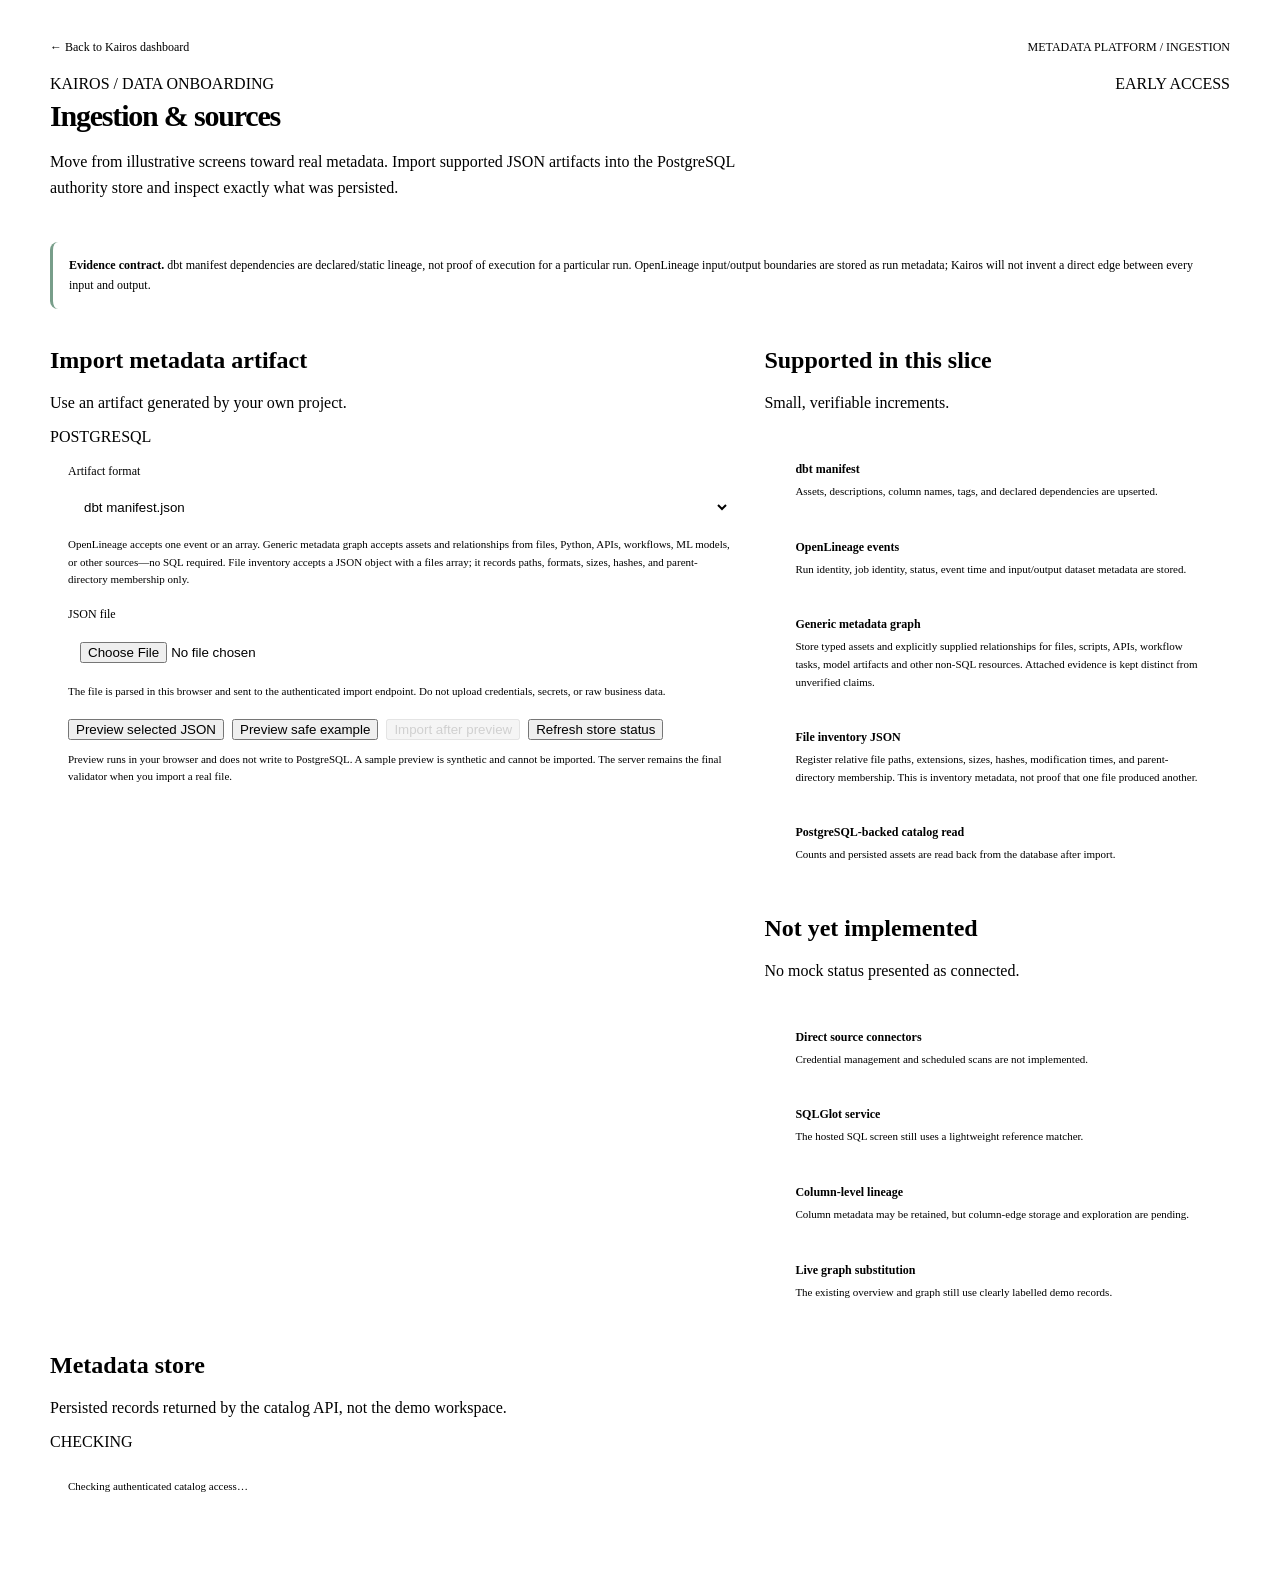
==== public/ingestion.html @ f6bfd50d "Publish the colour-system, column-lineage, upstream/downstream, impact and asset-page fixes v165 (Ka" ====
<!doctype html>
<html lang="en">
<head>
<meta charset="utf-8"><meta name="viewport" content="width=device-width,initial-scale=1">
<meta name="theme-color" content="#F3F4F6"><title>Kairos · Ingestion & Sources</title>
<script>try{var t=localStorage.getItem('kairos_theme');if(t==='light'||t==='dark')document.documentElement.setAttribute('data-theme',t)}catch(e){}</script>
<link rel="stylesheet" href="/styles.neo.css?v=2">
<style>
.ingest-page{max-width:1180px;margin:0 auto;padding:32px 28px 48px}.ingest-head{display:flex;justify-content:space-between;align-items:flex-start;gap:20px;margin-bottom:24px}.ingest-head h1{font-size:30px;margin:6px 0 8px;letter-spacing:-.04em}.ingest-head p{max-width:700px;color:var(--muted);line-height:1.65}.ingest-grid{display:grid;grid-template-columns:minmax(0,1.2fr) minmax(300px,.8fr);gap:16px}.ingest-body{padding:18px}.ingest-field{display:grid;gap:8px;margin-bottom:18px}.ingest-field label{font-size:12px;color:var(--muted)}.ingest-field input,.ingest-field select{width:100%;padding:12px;background:var(--panel);border:1px solid var(--line2);border-radius:8px;color:var(--text)}.ingest-help{font-size:11px;color:var(--muted);line-height:1.6}.ingest-result{white-space:pre-wrap;overflow-wrap:anywhere;padding:14px;border:1px solid var(--line);border-radius:8px;background:var(--panel);font:12px/1.6 'IBM Plex Mono',monospace;margin-top:16px}.ingest-result[hidden]{display:none}.ingest-stat-grid{display:grid;grid-template-columns:repeat(6,minmax(0,1fr));gap:10px}.ingest-stat{padding:15px;border:1px solid var(--line);border-radius:9px;background:var(--panel)}.ingest-stat span{display:block;color:var(--muted);font-size:11px}.ingest-stat strong{display:block;font:600 25px 'IBM Plex Mono',monospace;margin-top:7px}.ingest-table-wrap{overflow:auto;margin-top:16px}.ingest-table{width:100%;border-collapse:collapse;font-size:12px}.ingest-table th,.ingest-table td{text-align:left;padding:11px 12px;border-bottom:1px solid var(--line);white-space:nowrap}.ingest-table th{color:var(--muted);font-size:10px;text-transform:uppercase;letter-spacing:.08em}.ingest-note{padding:14px 16px;border:1px solid var(--line);border-left:3px solid #789e8a;border-radius:8px;background:var(--panel);line-height:1.65;font-size:12px;color:var(--soft);margin-bottom:18px}.ingest-list{display:grid;gap:10px}.ingest-list article{padding:13px;border:1px solid var(--line);border-radius:8px}.ingest-list strong{font-size:12px}.ingest-list p{font-size:11px;color:var(--muted);line-height:1.6;margin:6px 0 0}.ingest-topbar{display:flex;justify-content:space-between;align-items:center;margin-bottom:20px;font-size:12px;color:var(--muted)}.ingest-topbar a{color:var(--text);text-decoration:none}.ingest-actions{display:flex;gap:8px;flex-wrap:wrap}.ingest-button:disabled{opacity:.55;cursor:wait}.ingest-status{font-size:11px;color:var(--muted)}@media(max-width:900px){.ingest-grid{grid-template-columns:1fr}.ingest-stat-grid{grid-template-columns:repeat(3,minmax(0,1fr))}}@media(max-width:600px){.ingest-page{padding:20px 13px 32px}.ingest-head{display:block}.ingest-head h1{font-size:25px}.ingest-stat-grid{grid-template-columns:repeat(2,minmax(0,1fr))}}
.ingest-preview{margin-top:16px;padding:16px;border:1px solid var(--line);border-radius:10px;background:var(--panel2)}.ingest-preview h3{margin:0 0 8px;font-size:14px}.ingest-preview p{margin:6px 0;color:var(--muted);font-size:12px;line-height:1.6}.preview-grid{display:grid;grid-template-columns:repeat(3,minmax(0,1fr));gap:8px;margin:12px 0}.preview-metric{padding:11px;border:1px solid var(--line);border-radius:8px;background:var(--panel)}.preview-metric span{display:block;font-size:10px;color:var(--muted)}.preview-metric strong{display:block;margin-top:5px;font:600 20px 'IBM Plex Mono',monospace}.preview-issues{margin:10px 0 0;padding-left:18px;color:var(--soft);font-size:12px;line-height:1.65}.preview-issues .error{color:#b42335}.preview-issues .warning{color:#875507}.preview-ready{display:inline-flex;align-items:center;gap:6px;margin-top:10px;padding:5px 8px;border-radius:6px;background:#e9f7f4;color:#086b65;font-size:11px;font-weight:700}.preview-blocked{background:#fff0f1;color:#a42335}@media(max-width:600px){.preview-grid{grid-template-columns:repeat(2,minmax(0,1fr))}}
</style>
</head>
<body>
<div class="ingest-page">
  <div class="ingest-topbar"><a href="/">← Back to Kairos dashboard</a><span>METADATA PLATFORM / INGESTION</span></div>
  <header class="ingest-head"><div><div class="eyebrow">KAIROS / DATA ONBOARDING</div><h1>Ingestion & sources</h1><p>Move from illustrative screens toward real metadata. Import supported JSON artifacts into the PostgreSQL authority store and inspect exactly what was persisted.</p></div><span class="pill blue">EARLY ACCESS</span></header>
  <div class="ingest-note"><strong>Evidence contract.</strong> dbt manifest dependencies are declared/static lineage, not proof of execution for a particular run. OpenLineage input/output boundaries are stored as run metadata; Kairos will not invent a direct edge between every input and output.</div>
  <div class="ingest-grid">
    <section class="panel"><div class="panel-head"><div><h2>Import metadata artifact</h2><p>Use an artifact generated by your own project.</p></div><span class="pill blue">POSTGRESQL</span></div>
      <div class="ingest-body">
        <div class="ingest-field"><label for="ingestKind">Artifact format</label><select id="ingestKind"><option value="dbt_manifest">dbt manifest.json</option><option value="openlineage_event">OpenLineage event JSON</option><option value="metadata_graph">Generic metadata graph JSON (files, Python, APIs, models)</option><option value="file_inventory">File inventory JSON (paths, hashes, directories)</option></select><div class="ingest-help">OpenLineage accepts one event or an array. Generic metadata graph accepts assets and relationships from files, Python, APIs, workflows, ML models, or other sources—no SQL required. File inventory accepts a JSON object with a files array; it records paths, formats, sizes, hashes, and parent-directory membership only.</div></div>
        <div class="ingest-field"><label for="ingestFile">JSON file</label><input id="ingestFile" type="file" accept=".json,application/json"><div class="ingest-help">The file is parsed in this browser and sent to the authenticated import endpoint. Do not upload credentials, secrets, or raw business data.</div></div>
        <div class="ingest-actions"><button class="btn" id="previewButton">Preview selected JSON</button><button class="btn" id="samplePreviewButton">Preview safe example</button><button class="btn primary ingest-button" id="importButton" disabled>Import after preview</button><button class="btn ingest-button" id="refreshButton">Refresh store status</button></div>
        <section id="ingestPreview" class="ingest-preview" hidden aria-live="polite"></section>
        <p class="ingest-help">Preview runs in your browser and does not write to PostgreSQL. A sample preview is synthetic and cannot be imported. The server remains the final validator when you import a real file.</p>
        <pre id="ingestResult" class="ingest-result" hidden aria-live="polite"></pre>
      </div>
    </section>
    <div class="side-stack">
      <section class="panel"><div class="panel-head"><div><h2>Supported in this slice</h2><p>Small, verifiable increments.</p></div></div><div class="ingest-body ingest-list">
        <article><strong>dbt manifest</strong><p>Assets, descriptions, column names, tags, and declared dependencies are upserted.</p></article>
        <article><strong>OpenLineage events</strong><p>Run identity, job identity, status, event time and input/output dataset metadata are stored.</p></article><article><strong>Generic metadata graph</strong><p>Store typed assets and explicitly supplied relationships for files, scripts, APIs, workflow tasks, model artifacts and other non-SQL resources. Attached evidence is kept distinct from unverified claims.</p></article><article><strong>File inventory JSON</strong><p>Register relative file paths, extensions, sizes, hashes, modification times, and parent-directory membership. This is inventory metadata, not proof that one file produced another.</p></article>
        <article><strong>PostgreSQL-backed catalog read</strong><p>Counts and persisted assets are read back from the database after import.</p></article>
      </div></section>
      <section class="panel"><div class="panel-head"><div><h2>Not yet implemented</h2><p>No mock status presented as connected.</p></div></div><div class="ingest-body ingest-list">
        <article><strong>Direct source connectors</strong><p>Credential management and scheduled scans are not implemented.</p></article>
        <article><strong>SQLGlot service</strong><p>The hosted SQL screen still uses a lightweight reference matcher.</p></article>
        <article><strong>Column-level lineage</strong><p>Column metadata may be retained, but column-edge storage and exploration are pending.</p></article>
        <article><strong>Live graph substitution</strong><p>The existing overview and graph still use clearly labelled demo records.</p></article>
      </div></section>
    </div>
  </div>
  <section class="panel section-spacer"><div class="panel-head"><div><h2>Metadata store</h2><p>Persisted records returned by the catalog API, not the demo workspace.</p></div><span id="connectionBadge" class="pill gray">CHECKING</span></div><div class="ingest-body" id="storeStatus"><p class="ingest-status">Checking authenticated catalog access…</p></div></section>
</div>
<script src="/ingestion.js"></script>
</body></html>
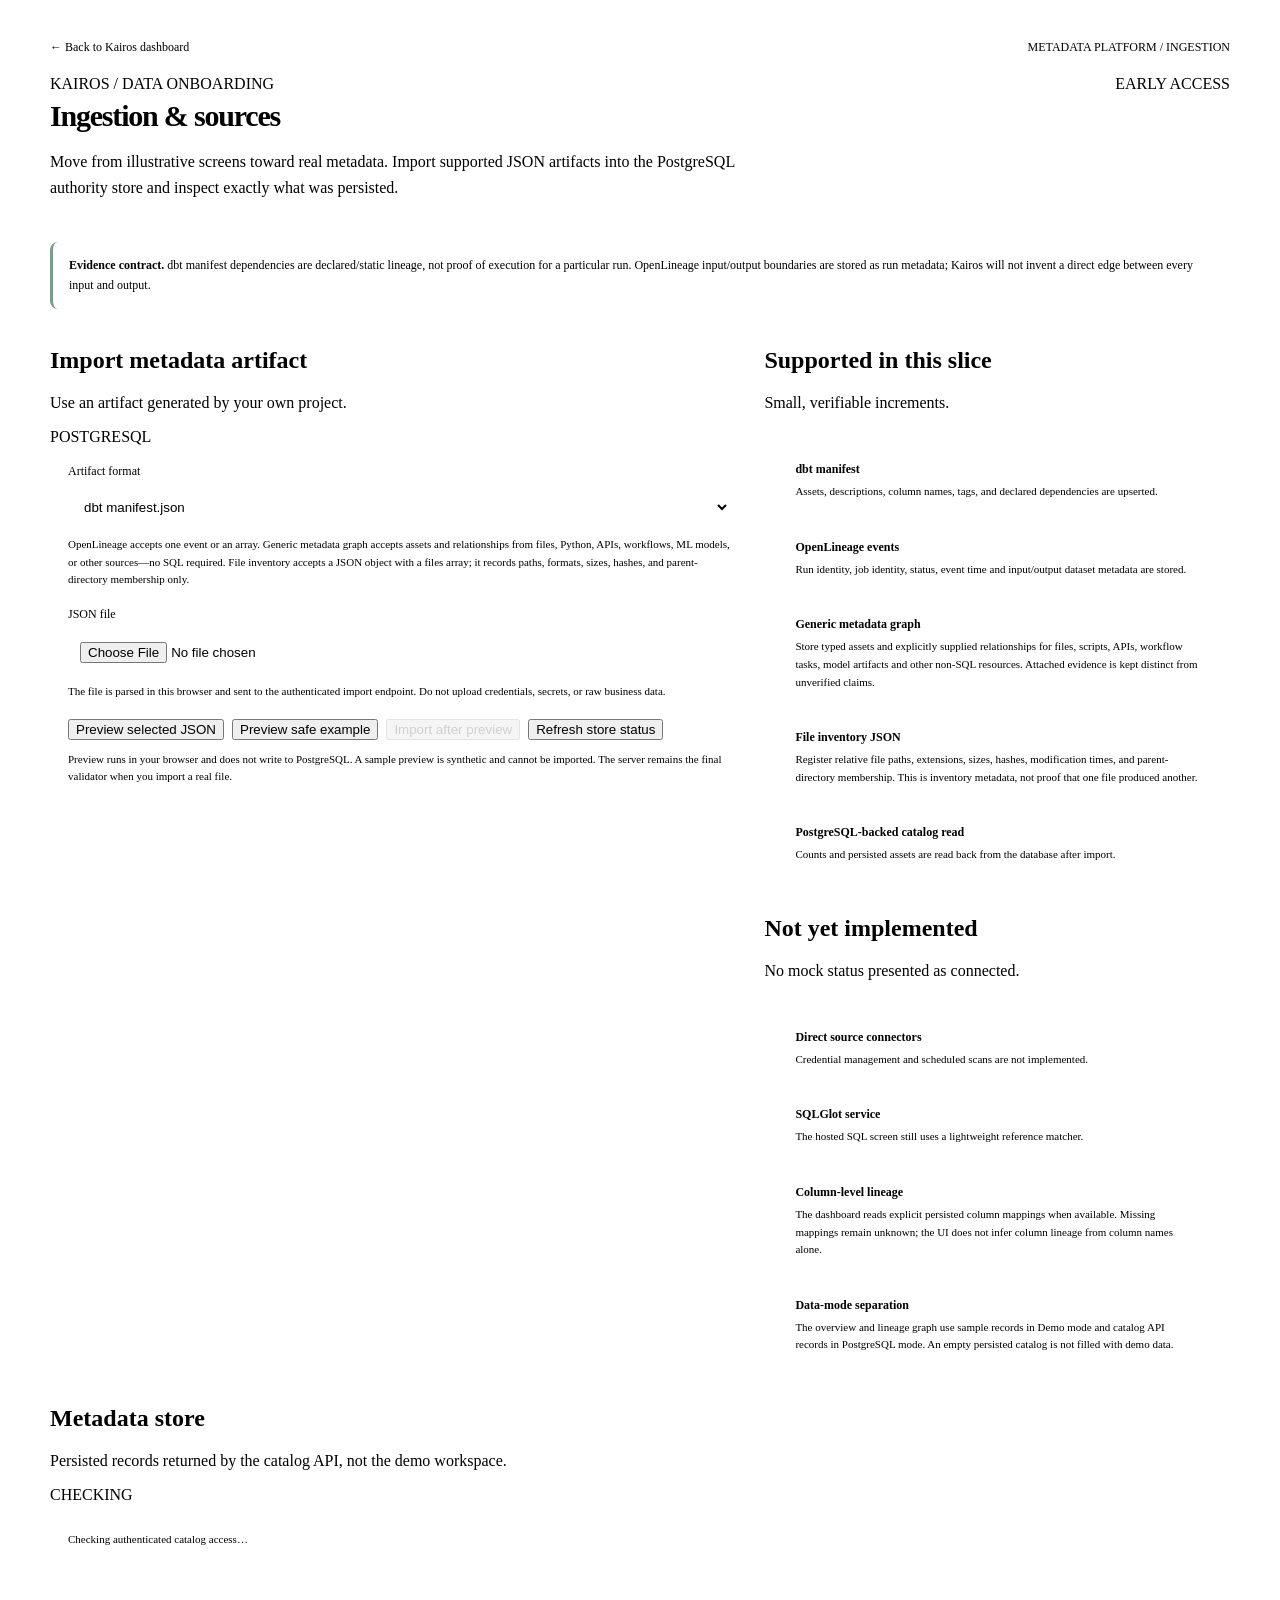
==== commit 8d98695f: "Focus on Pranav's Lineage Explorer work and complete the first audit-driven fixes. Added a lineage-o" ====
--- a/public/ingestion.html
+++ b/public/ingestion.html
@@ -4,7 +4,7 @@
 <meta charset="utf-8"><meta name="viewport" content="width=device-width,initial-scale=1">
 <meta name="theme-color" content="#F3F4F6"><title>Kairos · Ingestion & Sources</title>
 <script>try{var t=localStorage.getItem('kairos_theme');if(t==='light'||t==='dark')document.documentElement.setAttribute('data-theme',t)}catch(e){}</script>
-<link rel="stylesheet" href="/styles.neo.css?v=2">
+<link rel="stylesheet" href="/styles.neo.css?v=249">
 <style>
 .ingest-page{max-width:1180px;margin:0 auto;padding:32px 28px 48px}.ingest-head{display:flex;justify-content:space-between;align-items:flex-start;gap:20px;margin-bottom:24px}.ingest-head h1{font-size:30px;margin:6px 0 8px;letter-spacing:-.04em}.ingest-head p{max-width:700px;color:var(--muted);line-height:1.65}.ingest-grid{display:grid;grid-template-columns:minmax(0,1.2fr) minmax(300px,.8fr);gap:16px}.ingest-body{padding:18px}.ingest-field{display:grid;gap:8px;margin-bottom:18px}.ingest-field label{font-size:12px;color:var(--muted)}.ingest-field input,.ingest-field select{width:100%;padding:12px;background:var(--panel);border:1px solid var(--line2);border-radius:8px;color:var(--text)}.ingest-help{font-size:11px;color:var(--muted);line-height:1.6}.ingest-result{white-space:pre-wrap;overflow-wrap:anywhere;padding:14px;border:1px solid var(--line);border-radius:8px;background:var(--panel);font:12px/1.6 'IBM Plex Mono',monospace;margin-top:16px}.ingest-result[hidden]{display:none}.ingest-stat-grid{display:grid;grid-template-columns:repeat(6,minmax(0,1fr));gap:10px}.ingest-stat{padding:15px;border:1px solid var(--line);border-radius:9px;background:var(--panel)}.ingest-stat span{display:block;color:var(--muted);font-size:11px}.ingest-stat strong{display:block;font:600 25px 'IBM Plex Mono',monospace;margin-top:7px}.ingest-table-wrap{overflow:auto;margin-top:16px}.ingest-table{width:100%;border-collapse:collapse;font-size:12px}.ingest-table th,.ingest-table td{text-align:left;padding:11px 12px;border-bottom:1px solid var(--line);white-space:nowrap}.ingest-table th{color:var(--muted);font-size:10px;text-transform:uppercase;letter-spacing:.08em}.ingest-note{padding:14px 16px;border:1px solid var(--line);border-left:3px solid #789e8a;border-radius:8px;background:var(--panel);line-height:1.65;font-size:12px;color:var(--soft);margin-bottom:18px}.ingest-list{display:grid;gap:10px}.ingest-list article{padding:13px;border:1px solid var(--line);border-radius:8px}.ingest-list strong{font-size:12px}.ingest-list p{font-size:11px;color:var(--muted);line-height:1.6;margin:6px 0 0}.ingest-topbar{display:flex;justify-content:space-between;align-items:center;margin-bottom:20px;font-size:12px;color:var(--muted)}.ingest-topbar a{color:var(--text);text-decoration:none}.ingest-actions{display:flex;gap:8px;flex-wrap:wrap}.ingest-button:disabled{opacity:.55;cursor:wait}.ingest-status{font-size:11px;color:var(--muted)}@media(max-width:900px){.ingest-grid{grid-template-columns:1fr}.ingest-stat-grid{grid-template-columns:repeat(3,minmax(0,1fr))}}@media(max-width:600px){.ingest-page{padding:20px 13px 32px}.ingest-head{display:block}.ingest-head h1{font-size:25px}.ingest-stat-grid{grid-template-columns:repeat(2,minmax(0,1fr))}}
 .ingest-preview{margin-top:16px;padding:16px;border:1px solid var(--line);border-radius:10px;background:var(--panel2)}.ingest-preview h3{margin:0 0 8px;font-size:14px}.ingest-preview p{margin:6px 0;color:var(--muted);font-size:12px;line-height:1.6}.preview-grid{display:grid;grid-template-columns:repeat(3,minmax(0,1fr));gap:8px;margin:12px 0}.preview-metric{padding:11px;border:1px solid var(--line);border-radius:8px;background:var(--panel)}.preview-metric span{display:block;font-size:10px;color:var(--muted)}.preview-metric strong{display:block;margin-top:5px;font:600 20px 'IBM Plex Mono',monospace}.preview-issues{margin:10px 0 0;padding-left:18px;color:var(--soft);font-size:12px;line-height:1.65}.preview-issues .error{color:#b42335}.preview-issues .warning{color:#875507}.preview-ready{display:inline-flex;align-items:center;gap:6px;margin-top:10px;padding:5px 8px;border-radius:6px;background:#e9f7f4;color:#086b65;font-size:11px;font-weight:700}.preview-blocked{background:#fff0f1;color:#a42335}@media(max-width:600px){.preview-grid{grid-template-columns:repeat(2,minmax(0,1fr))}}
@@ -35,8 +35,8 @@
       <section class="panel"><div class="panel-head"><div><h2>Not yet implemented</h2><p>No mock status presented as connected.</p></div></div><div class="ingest-body ingest-list">
         <article><strong>Direct source connectors</strong><p>Credential management and scheduled scans are not implemented.</p></article>
         <article><strong>SQLGlot service</strong><p>The hosted SQL screen still uses a lightweight reference matcher.</p></article>
-        <article><strong>Column-level lineage</strong><p>Column metadata may be retained, but column-edge storage and exploration are pending.</p></article>
-        <article><strong>Live graph substitution</strong><p>The existing overview and graph still use clearly labelled demo records.</p></article>
+        <article><strong>Column-level lineage</strong><p>The dashboard reads explicit persisted column mappings when available. Missing mappings remain unknown; the UI does not infer column lineage from column names alone.</p></article>
+        <article><strong>Data-mode separation</strong><p>The overview and lineage graph use sample records in Demo mode and catalog API records in PostgreSQL mode. An empty persisted catalog is not filled with demo data.</p></article>
       </div></section>
     </div>
   </div>
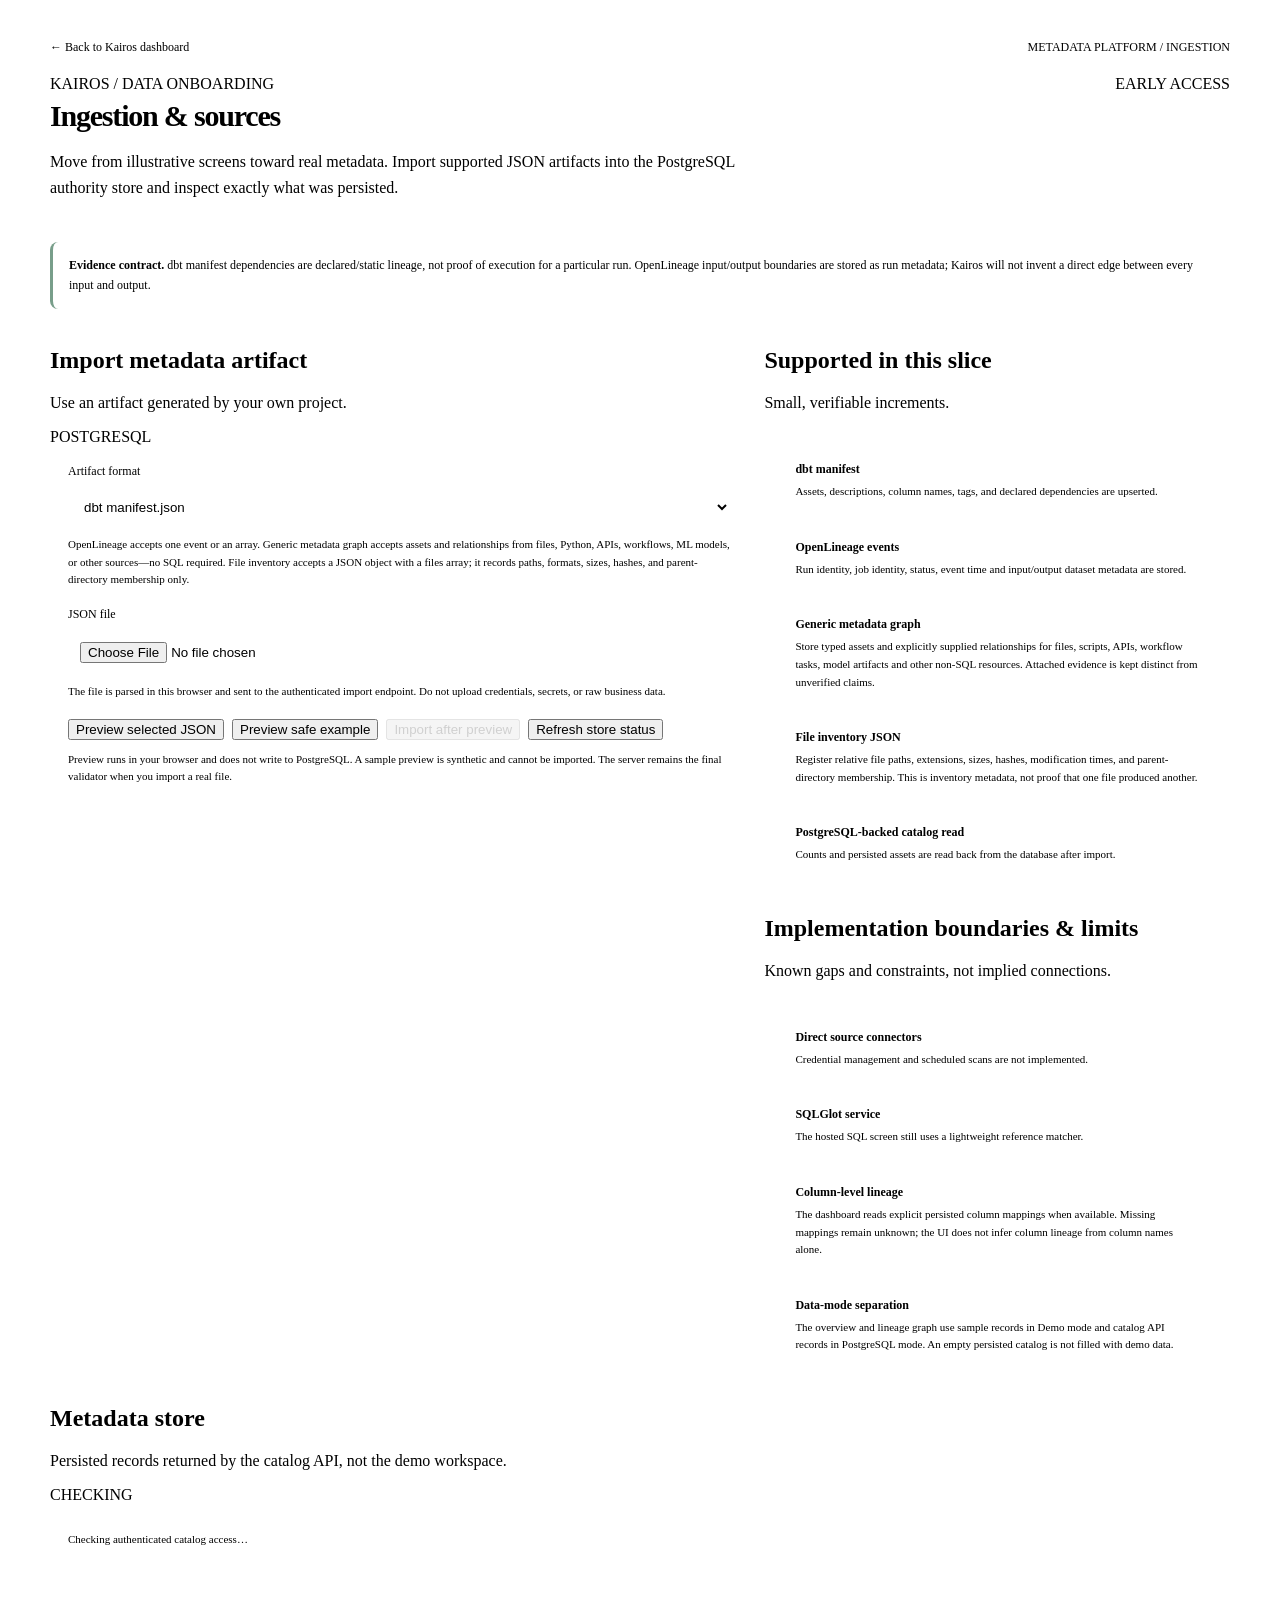
==== commit 3ebac756: "Continue Pranav's Lineage Explorer work and record the completed regression tests. Updated the Linea" ====
--- a/public/ingestion.html
+++ b/public/ingestion.html
@@ -4,7 +4,7 @@
 <meta charset="utf-8"><meta name="viewport" content="width=device-width,initial-scale=1">
 <meta name="theme-color" content="#F3F4F6"><title>Kairos · Ingestion & Sources</title>
 <script>try{var t=localStorage.getItem('kairos_theme');if(t==='light'||t==='dark')document.documentElement.setAttribute('data-theme',t)}catch(e){}</script>
-<link rel="stylesheet" href="/styles.neo.css?v=249">
+<link rel="stylesheet" href="/styles.neo.css?v=252">
 <style>
 .ingest-page{max-width:1180px;margin:0 auto;padding:32px 28px 48px}.ingest-head{display:flex;justify-content:space-between;align-items:flex-start;gap:20px;margin-bottom:24px}.ingest-head h1{font-size:30px;margin:6px 0 8px;letter-spacing:-.04em}.ingest-head p{max-width:700px;color:var(--muted);line-height:1.65}.ingest-grid{display:grid;grid-template-columns:minmax(0,1.2fr) minmax(300px,.8fr);gap:16px}.ingest-body{padding:18px}.ingest-field{display:grid;gap:8px;margin-bottom:18px}.ingest-field label{font-size:12px;color:var(--muted)}.ingest-field input,.ingest-field select{width:100%;padding:12px;background:var(--panel);border:1px solid var(--line2);border-radius:8px;color:var(--text)}.ingest-help{font-size:11px;color:var(--muted);line-height:1.6}.ingest-result{white-space:pre-wrap;overflow-wrap:anywhere;padding:14px;border:1px solid var(--line);border-radius:8px;background:var(--panel);font:12px/1.6 'IBM Plex Mono',monospace;margin-top:16px}.ingest-result[hidden]{display:none}.ingest-stat-grid{display:grid;grid-template-columns:repeat(6,minmax(0,1fr));gap:10px}.ingest-stat{padding:15px;border:1px solid var(--line);border-radius:9px;background:var(--panel)}.ingest-stat span{display:block;color:var(--muted);font-size:11px}.ingest-stat strong{display:block;font:600 25px 'IBM Plex Mono',monospace;margin-top:7px}.ingest-table-wrap{overflow:auto;margin-top:16px}.ingest-table{width:100%;border-collapse:collapse;font-size:12px}.ingest-table th,.ingest-table td{text-align:left;padding:11px 12px;border-bottom:1px solid var(--line);white-space:nowrap}.ingest-table th{color:var(--muted);font-size:10px;text-transform:uppercase;letter-spacing:.08em}.ingest-note{padding:14px 16px;border:1px solid var(--line);border-left:3px solid #789e8a;border-radius:8px;background:var(--panel);line-height:1.65;font-size:12px;color:var(--soft);margin-bottom:18px}.ingest-list{display:grid;gap:10px}.ingest-list article{padding:13px;border:1px solid var(--line);border-radius:8px}.ingest-list strong{font-size:12px}.ingest-list p{font-size:11px;color:var(--muted);line-height:1.6;margin:6px 0 0}.ingest-topbar{display:flex;justify-content:space-between;align-items:center;margin-bottom:20px;font-size:12px;color:var(--muted)}.ingest-topbar a{color:var(--text);text-decoration:none}.ingest-actions{display:flex;gap:8px;flex-wrap:wrap}.ingest-button:disabled{opacity:.55;cursor:wait}.ingest-status{font-size:11px;color:var(--muted)}@media(max-width:900px){.ingest-grid{grid-template-columns:1fr}.ingest-stat-grid{grid-template-columns:repeat(3,minmax(0,1fr))}}@media(max-width:600px){.ingest-page{padding:20px 13px 32px}.ingest-head{display:block}.ingest-head h1{font-size:25px}.ingest-stat-grid{grid-template-columns:repeat(2,minmax(0,1fr))}}
 .ingest-preview{margin-top:16px;padding:16px;border:1px solid var(--line);border-radius:10px;background:var(--panel2)}.ingest-preview h3{margin:0 0 8px;font-size:14px}.ingest-preview p{margin:6px 0;color:var(--muted);font-size:12px;line-height:1.6}.preview-grid{display:grid;grid-template-columns:repeat(3,minmax(0,1fr));gap:8px;margin:12px 0}.preview-metric{padding:11px;border:1px solid var(--line);border-radius:8px;background:var(--panel)}.preview-metric span{display:block;font-size:10px;color:var(--muted)}.preview-metric strong{display:block;margin-top:5px;font:600 20px 'IBM Plex Mono',monospace}.preview-issues{margin:10px 0 0;padding-left:18px;color:var(--soft);font-size:12px;line-height:1.65}.preview-issues .error{color:#b42335}.preview-issues .warning{color:#875507}.preview-ready{display:inline-flex;align-items:center;gap:6px;margin-top:10px;padding:5px 8px;border-radius:6px;background:#e9f7f4;color:#086b65;font-size:11px;font-weight:700}.preview-blocked{background:#fff0f1;color:#a42335}@media(max-width:600px){.preview-grid{grid-template-columns:repeat(2,minmax(0,1fr))}}
@@ -32,7 +32,7 @@
         <article><strong>OpenLineage events</strong><p>Run identity, job identity, status, event time and input/output dataset metadata are stored.</p></article><article><strong>Generic metadata graph</strong><p>Store typed assets and explicitly supplied relationships for files, scripts, APIs, workflow tasks, model artifacts and other non-SQL resources. Attached evidence is kept distinct from unverified claims.</p></article><article><strong>File inventory JSON</strong><p>Register relative file paths, extensions, sizes, hashes, modification times, and parent-directory membership. This is inventory metadata, not proof that one file produced another.</p></article>
         <article><strong>PostgreSQL-backed catalog read</strong><p>Counts and persisted assets are read back from the database after import.</p></article>
       </div></section>
-      <section class="panel"><div class="panel-head"><div><h2>Not yet implemented</h2><p>No mock status presented as connected.</p></div></div><div class="ingest-body ingest-list">
+      <section class="panel"><div class="panel-head"><div><h2>Implementation boundaries &amp; limits</h2><p>Known gaps and constraints, not implied connections.</p></div></div><div class="ingest-body ingest-list">
         <article><strong>Direct source connectors</strong><p>Credential management and scheduled scans are not implemented.</p></article>
         <article><strong>SQLGlot service</strong><p>The hosted SQL screen still uses a lightweight reference matcher.</p></article>
         <article><strong>Column-level lineage</strong><p>The dashboard reads explicit persisted column mappings when available. Missing mappings remain unknown; the UI does not infer column lineage from column names alone.</p></article>
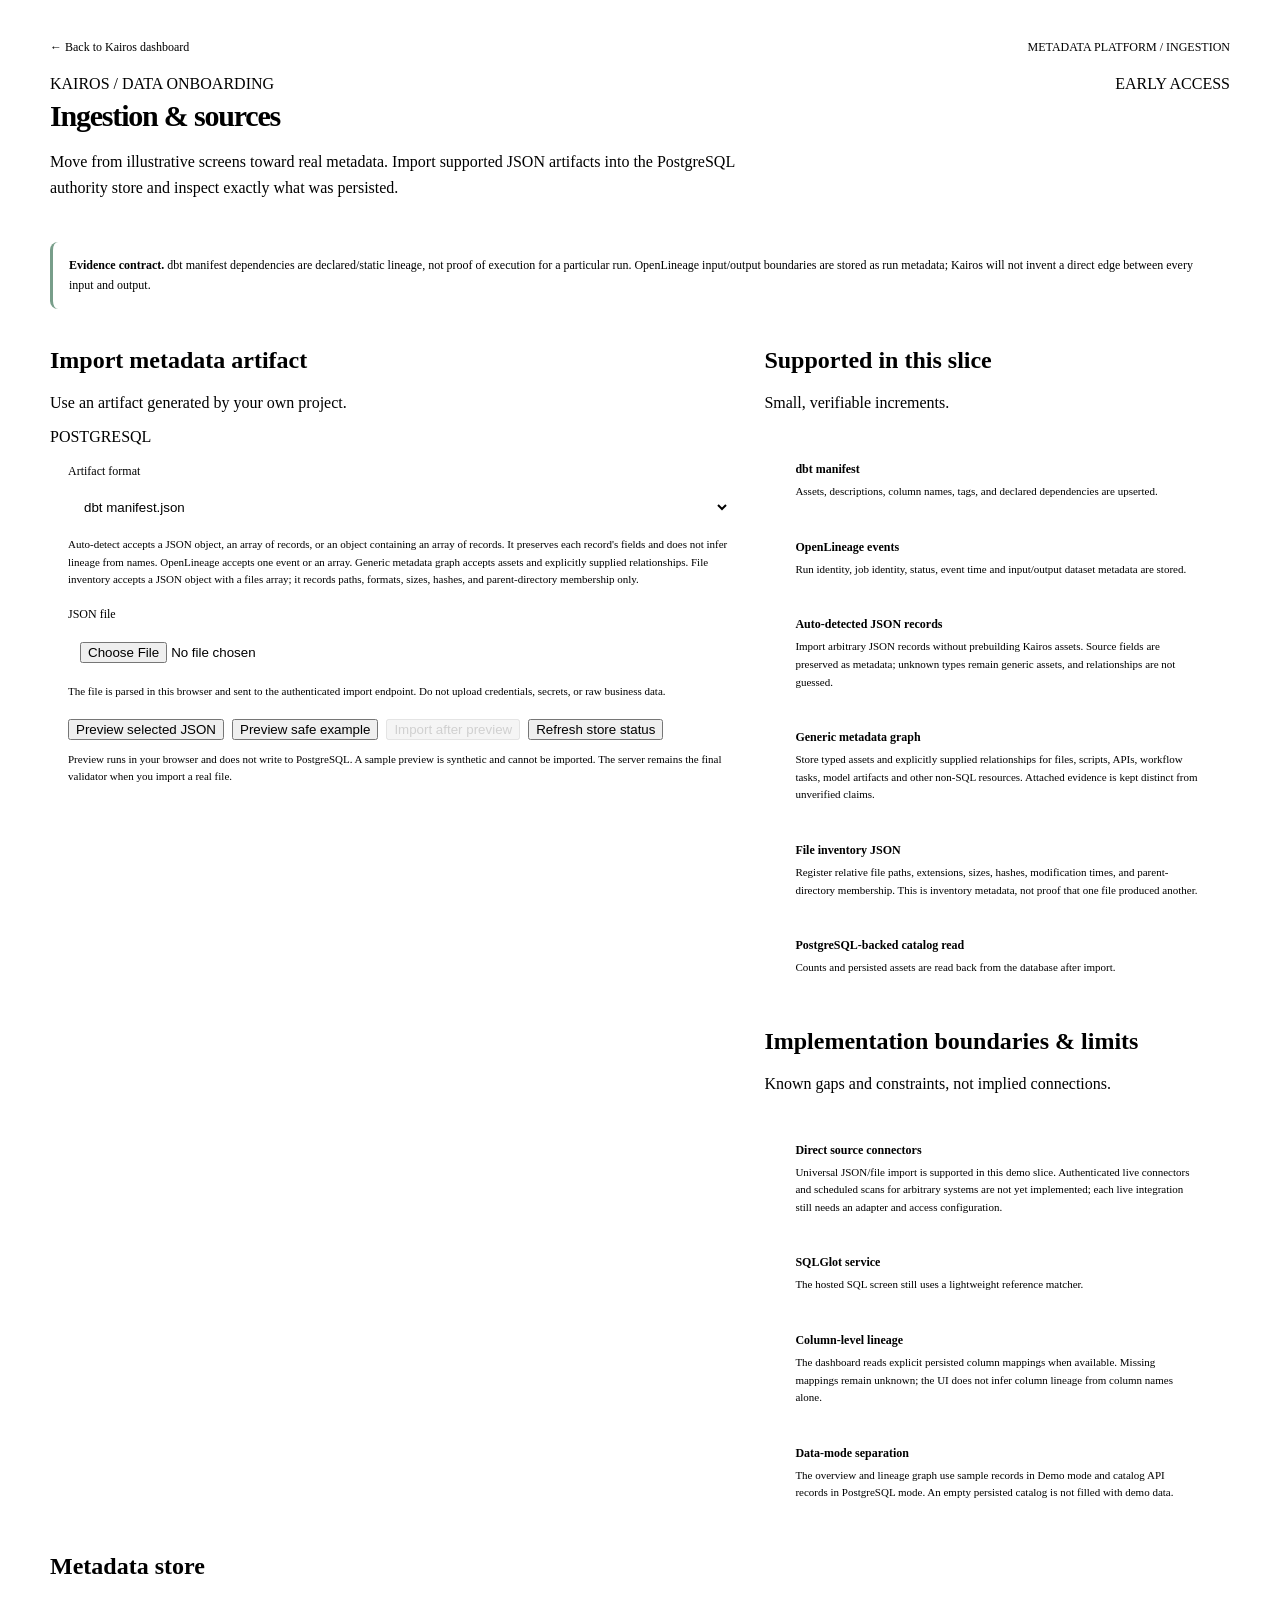
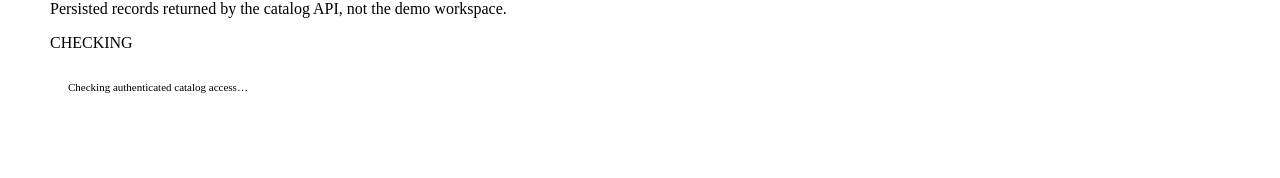
==== commit db174433: "Make sure Kairos adapts to metadata from different users and systems, not only fixed database or fin" ====
--- a/public/ingestion.html
+++ b/public/ingestion.html
@@ -4,7 +4,7 @@
 <meta charset="utf-8"><meta name="viewport" content="width=device-width,initial-scale=1">
 <meta name="theme-color" content="#F3F4F6"><title>Kairos · Ingestion & Sources</title>
 <script>try{var t=localStorage.getItem('kairos_theme');if(t==='light'||t==='dark')document.documentElement.setAttribute('data-theme',t)}catch(e){}</script>
-<link rel="stylesheet" href="/styles.neo.css?v=252">
+<link rel="stylesheet" href="/styles.neo.css?v=257">
 <style>
 .ingest-page{max-width:1180px;margin:0 auto;padding:32px 28px 48px}.ingest-head{display:flex;justify-content:space-between;align-items:flex-start;gap:20px;margin-bottom:24px}.ingest-head h1{font-size:30px;margin:6px 0 8px;letter-spacing:-.04em}.ingest-head p{max-width:700px;color:var(--muted);line-height:1.65}.ingest-grid{display:grid;grid-template-columns:minmax(0,1.2fr) minmax(300px,.8fr);gap:16px}.ingest-body{padding:18px}.ingest-field{display:grid;gap:8px;margin-bottom:18px}.ingest-field label{font-size:12px;color:var(--muted)}.ingest-field input,.ingest-field select{width:100%;padding:12px;background:var(--panel);border:1px solid var(--line2);border-radius:8px;color:var(--text)}.ingest-help{font-size:11px;color:var(--muted);line-height:1.6}.ingest-result{white-space:pre-wrap;overflow-wrap:anywhere;padding:14px;border:1px solid var(--line);border-radius:8px;background:var(--panel);font:12px/1.6 'IBM Plex Mono',monospace;margin-top:16px}.ingest-result[hidden]{display:none}.ingest-stat-grid{display:grid;grid-template-columns:repeat(6,minmax(0,1fr));gap:10px}.ingest-stat{padding:15px;border:1px solid var(--line);border-radius:9px;background:var(--panel)}.ingest-stat span{display:block;color:var(--muted);font-size:11px}.ingest-stat strong{display:block;font:600 25px 'IBM Plex Mono',monospace;margin-top:7px}.ingest-table-wrap{overflow:auto;margin-top:16px}.ingest-table{width:100%;border-collapse:collapse;font-size:12px}.ingest-table th,.ingest-table td{text-align:left;padding:11px 12px;border-bottom:1px solid var(--line);white-space:nowrap}.ingest-table th{color:var(--muted);font-size:10px;text-transform:uppercase;letter-spacing:.08em}.ingest-note{padding:14px 16px;border:1px solid var(--line);border-left:3px solid #789e8a;border-radius:8px;background:var(--panel);line-height:1.65;font-size:12px;color:var(--soft);margin-bottom:18px}.ingest-list{display:grid;gap:10px}.ingest-list article{padding:13px;border:1px solid var(--line);border-radius:8px}.ingest-list strong{font-size:12px}.ingest-list p{font-size:11px;color:var(--muted);line-height:1.6;margin:6px 0 0}.ingest-topbar{display:flex;justify-content:space-between;align-items:center;margin-bottom:20px;font-size:12px;color:var(--muted)}.ingest-topbar a{color:var(--text);text-decoration:none}.ingest-actions{display:flex;gap:8px;flex-wrap:wrap}.ingest-button:disabled{opacity:.55;cursor:wait}.ingest-status{font-size:11px;color:var(--muted)}@media(max-width:900px){.ingest-grid{grid-template-columns:1fr}.ingest-stat-grid{grid-template-columns:repeat(3,minmax(0,1fr))}}@media(max-width:600px){.ingest-page{padding:20px 13px 32px}.ingest-head{display:block}.ingest-head h1{font-size:25px}.ingest-stat-grid{grid-template-columns:repeat(2,minmax(0,1fr))}}
 .ingest-preview{margin-top:16px;padding:16px;border:1px solid var(--line);border-radius:10px;background:var(--panel2)}.ingest-preview h3{margin:0 0 8px;font-size:14px}.ingest-preview p{margin:6px 0;color:var(--muted);font-size:12px;line-height:1.6}.preview-grid{display:grid;grid-template-columns:repeat(3,minmax(0,1fr));gap:8px;margin:12px 0}.preview-metric{padding:11px;border:1px solid var(--line);border-radius:8px;background:var(--panel)}.preview-metric span{display:block;font-size:10px;color:var(--muted)}.preview-metric strong{display:block;margin-top:5px;font:600 20px 'IBM Plex Mono',monospace}.preview-issues{margin:10px 0 0;padding-left:18px;color:var(--soft);font-size:12px;line-height:1.65}.preview-issues .error{color:#b42335}.preview-issues .warning{color:#875507}.preview-ready{display:inline-flex;align-items:center;gap:6px;margin-top:10px;padding:5px 8px;border-radius:6px;background:#e9f7f4;color:#086b65;font-size:11px;font-weight:700}.preview-blocked{background:#fff0f1;color:#a42335}@media(max-width:600px){.preview-grid{grid-template-columns:repeat(2,minmax(0,1fr))}}
@@ -18,7 +18,7 @@
   <div class="ingest-grid">
     <section class="panel"><div class="panel-head"><div><h2>Import metadata artifact</h2><p>Use an artifact generated by your own project.</p></div><span class="pill blue">POSTGRESQL</span></div>
       <div class="ingest-body">
-        <div class="ingest-field"><label for="ingestKind">Artifact format</label><select id="ingestKind"><option value="dbt_manifest">dbt manifest.json</option><option value="openlineage_event">OpenLineage event JSON</option><option value="metadata_graph">Generic metadata graph JSON (files, Python, APIs, models)</option><option value="file_inventory">File inventory JSON (paths, hashes, directories)</option></select><div class="ingest-help">OpenLineage accepts one event or an array. Generic metadata graph accepts assets and relationships from files, Python, APIs, workflows, ML models, or other sources—no SQL required. File inventory accepts a JSON object with a files array; it records paths, formats, sizes, hashes, and parent-directory membership only.</div></div>
+        <div class="ingest-field"><label for="ingestKind">Artifact format</label><select id="ingestKind"><option value="dbt_manifest">dbt manifest.json</option><option value="openlineage_event">OpenLineage event JSON</option><option value="json_records">Auto-detect JSON records (any object or array)</option><option value="metadata_graph">Generic metadata graph JSON (assets + supplied relationships)</option><option value="file_inventory">File inventory JSON (paths, hashes, directories)</option></select><div class="ingest-help">Auto-detect accepts a JSON object, an array of records, or an object containing an array of records. It preserves each record's fields and does not infer lineage from names. OpenLineage accepts one event or an array. Generic metadata graph accepts assets and explicitly supplied relationships. File inventory accepts a JSON object with a files array; it records paths, formats, sizes, hashes, and parent-directory membership only.</div></div>
         <div class="ingest-field"><label for="ingestFile">JSON file</label><input id="ingestFile" type="file" accept=".json,application/json"><div class="ingest-help">The file is parsed in this browser and sent to the authenticated import endpoint. Do not upload credentials, secrets, or raw business data.</div></div>
         <div class="ingest-actions"><button class="btn" id="previewButton">Preview selected JSON</button><button class="btn" id="samplePreviewButton">Preview safe example</button><button class="btn primary ingest-button" id="importButton" disabled>Import after preview</button><button class="btn ingest-button" id="refreshButton">Refresh store status</button></div>
         <section id="ingestPreview" class="ingest-preview" hidden aria-live="polite"></section>
@@ -29,11 +29,11 @@
     <div class="side-stack">
       <section class="panel"><div class="panel-head"><div><h2>Supported in this slice</h2><p>Small, verifiable increments.</p></div></div><div class="ingest-body ingest-list">
         <article><strong>dbt manifest</strong><p>Assets, descriptions, column names, tags, and declared dependencies are upserted.</p></article>
-        <article><strong>OpenLineage events</strong><p>Run identity, job identity, status, event time and input/output dataset metadata are stored.</p></article><article><strong>Generic metadata graph</strong><p>Store typed assets and explicitly supplied relationships for files, scripts, APIs, workflow tasks, model artifacts and other non-SQL resources. Attached evidence is kept distinct from unverified claims.</p></article><article><strong>File inventory JSON</strong><p>Register relative file paths, extensions, sizes, hashes, modification times, and parent-directory membership. This is inventory metadata, not proof that one file produced another.</p></article>
+        <article><strong>OpenLineage events</strong><p>Run identity, job identity, status, event time and input/output dataset metadata are stored.</p></article><article><strong>Auto-detected JSON records</strong><p>Import arbitrary JSON records without prebuilding Kairos assets. Source fields are preserved as metadata; unknown types remain generic assets, and relationships are not guessed.</p></article><article><strong>Generic metadata graph</strong><p>Store typed assets and explicitly supplied relationships for files, scripts, APIs, workflow tasks, model artifacts and other non-SQL resources. Attached evidence is kept distinct from unverified claims.</p></article><article><strong>File inventory JSON</strong><p>Register relative file paths, extensions, sizes, hashes, modification times, and parent-directory membership. This is inventory metadata, not proof that one file produced another.</p></article>
         <article><strong>PostgreSQL-backed catalog read</strong><p>Counts and persisted assets are read back from the database after import.</p></article>
       </div></section>
       <section class="panel"><div class="panel-head"><div><h2>Implementation boundaries &amp; limits</h2><p>Known gaps and constraints, not implied connections.</p></div></div><div class="ingest-body ingest-list">
-        <article><strong>Direct source connectors</strong><p>Credential management and scheduled scans are not implemented.</p></article>
+        <article><strong>Direct source connectors</strong><p>Universal JSON/file import is supported in this demo slice. Authenticated live connectors and scheduled scans for arbitrary systems are not yet implemented; each live integration still needs an adapter and access configuration.</p></article>
         <article><strong>SQLGlot service</strong><p>The hosted SQL screen still uses a lightweight reference matcher.</p></article>
         <article><strong>Column-level lineage</strong><p>The dashboard reads explicit persisted column mappings when available. Missing mappings remain unknown; the UI does not infer column lineage from column names alone.</p></article>
         <article><strong>Data-mode separation</strong><p>The overview and lineage graph use sample records in Demo mode and catalog API records in PostgreSQL mode. An empty persisted catalog is not filled with demo data.</p></article>
@@ -42,5 +42,5 @@
   </div>
   <section class="panel section-spacer"><div class="panel-head"><div><h2>Metadata store</h2><p>Persisted records returned by the catalog API, not the demo workspace.</p></div><span id="connectionBadge" class="pill gray">CHECKING</span></div><div class="ingest-body" id="storeStatus"><p class="ingest-status">Checking authenticated catalog access…</p></div></section>
 </div>
-<script src="/ingestion.js"></script>
+<script src="/ingestion.js?v=2"></script>
 </body></html>
